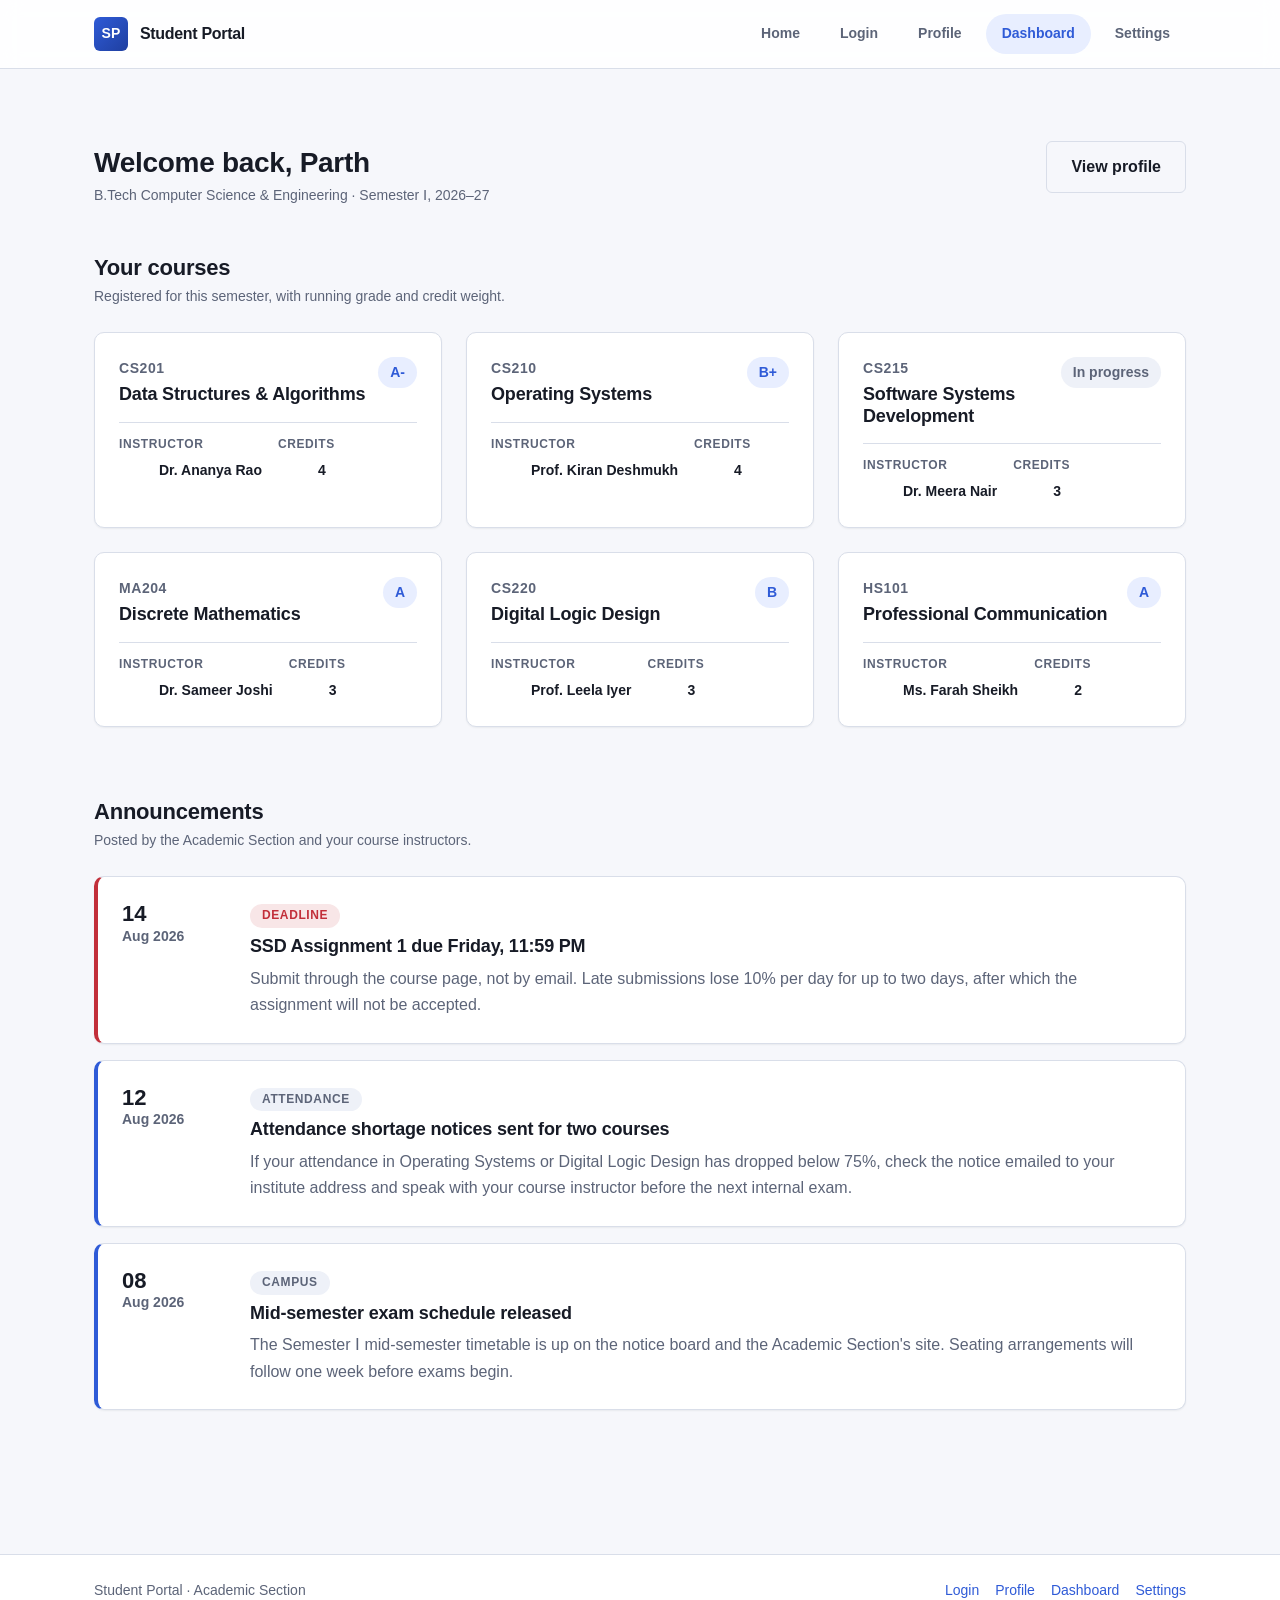
==== dashboard.html @ 591d9737 "Add dashboard page with course grid and announcements section" ====
<!DOCTYPE html>
<html lang="en">
<head>
  <meta charset="UTF-8" />
  <meta name="viewport" content="width=device-width, initial-scale=1.0" />
  <meta name="description" content="Your Student Portal dashboard — courses, running grades and campus announcements." />
  <title>Dashboard · Student Portal</title>
  <link rel="stylesheet" href="styles/main.css" />
  <style>
    /* Dashboard styling lives here for now: styles/main.css has no dashboard section yet. */
    .dashboard {
      padding-block: var(--space-8);
    }

    .dashboard-welcome {
      display: flex;
      flex-wrap: wrap;
      align-items: baseline;
      justify-content: space-between;
      gap: var(--space-4);
      margin-bottom: var(--space-7);
    }

    .dashboard-welcome-title {
      margin-bottom: var(--space-1);
      font-size: var(--fs-2xl);
    }

    .dashboard-welcome-meta {
      margin: 0;
      color: var(--color-text-muted);
      font-size: var(--fs-sm);
    }

    .dashboard-section {
      margin-bottom: var(--space-8);
    }

    .dashboard-section-head {
      display: flex;
      flex-wrap: wrap;
      align-items: baseline;
      justify-content: space-between;
      gap: var(--space-3);
      margin-bottom: var(--space-5);
    }

    .dashboard-section-title {
      font-size: var(--fs-xl);
      margin-bottom: var(--space-1);
    }

    .dashboard-section-lede {
      margin: 0;
      color: var(--color-text-muted);
      font-size: var(--fs-sm);
    }

    /* --- Courses --- */

    .course-grid {
      display: grid;
      grid-template-columns: repeat(auto-fit, minmax(260px, 1fr));
      gap: var(--space-5);
    }

    .course-card {
      display: flex;
      flex-direction: column;
      gap: var(--space-4);
      padding: var(--space-5);
      background: var(--color-surface);
      border: 1px solid var(--color-border);
      border-radius: var(--radius-md);
      box-shadow: var(--shadow-sm);
      transition: transform var(--transition), box-shadow var(--transition),
                  border-color var(--transition);
    }

    .course-card:hover {
      transform: translateY(-3px);
      border-color: color-mix(in srgb, var(--color-primary) 45%, var(--color-border));
      box-shadow: var(--shadow-md);
    }

    .course-card-head {
      display: flex;
      align-items: flex-start;
      justify-content: space-between;
      gap: var(--space-3);
    }

    .course-code {
      display: block;
      margin-bottom: var(--space-1);
      color: var(--color-text-muted);
      font-size: var(--fs-sm);
      font-weight: 700;
      letter-spacing: 0.04em;
      text-transform: uppercase;
    }

    .course-title {
      margin: 0;
      font-size: var(--fs-lg);
    }

    .course-grade {
      flex-shrink: 0;
      display: inline-block;
      padding: var(--space-1) var(--space-3);
      border-radius: 999px;
      background: var(--color-primary-light);
      color: var(--color-primary);
      font-size: var(--fs-sm);
      font-weight: 700;
      white-space: nowrap;
    }

    .course-grade.is-pending {
      background: var(--color-surface-alt);
      color: var(--color-text-muted);
    }

    .course-meta {
      display: flex;
      flex-wrap: wrap;
      gap: var(--space-4);
      margin: 0;
      padding-top: var(--space-3);
      border-top: 1px solid var(--color-border);
      font-size: var(--fs-sm);
      color: var(--color-text-muted);
    }

    .course-meta-item {
      display: flex;
      flex-direction: column;
      gap: var(--space-1);
    }

    .course-meta-label {
      font-size: 0.75rem;
      font-weight: 700;
      text-transform: uppercase;
      letter-spacing: 0.05em;
    }

    .course-meta-value {
      color: var(--color-text);
      font-weight: 600;
    }

    /* --- Announcements --- */

    .announcement-list {
      display: flex;
      flex-direction: column;
      gap: var(--space-4);
    }

    .announcement-item {
      display: grid;
      grid-template-columns: 6.5rem 1fr;
      gap: var(--space-5);
      padding: var(--space-5);
      background: var(--color-surface);
      border: 1px solid var(--color-border);
      border-left: 4px solid var(--color-primary);
      border-radius: var(--radius-md);
      box-shadow: var(--shadow-sm);
    }

    .announcement-item.is-urgent {
      border-left-color: var(--color-danger);
    }

    .announcement-date {
      display: flex;
      flex-direction: column;
      color: var(--color-text-muted);
      font-size: var(--fs-sm);
      font-weight: 600;
      line-height: var(--lh-tight);
    }

    .announcement-date-day {
      font-size: var(--fs-xl);
      font-weight: 700;
      color: var(--color-text);
    }

    .announcement-title {
      margin: 0 0 var(--space-2);
      font-size: var(--fs-lg);
    }

    .announcement-tag {
      display: inline-block;
      margin-bottom: var(--space-2);
      padding: 2px var(--space-3);
      border-radius: 999px;
      background: var(--color-surface-alt);
      color: var(--color-text-muted);
      font-size: 0.75rem;
      font-weight: 700;
      text-transform: uppercase;
      letter-spacing: 0.05em;
    }

    .announcement-item.is-urgent .announcement-tag {
      background: color-mix(in srgb, var(--color-danger) 12%, var(--color-surface));
      color: var(--color-danger);
    }

    .announcement-text {
      margin: 0;
      color: var(--color-text-muted);
    }

    @media (max-width: 560px) {
      .announcement-item {
        grid-template-columns: 1fr;
        gap: var(--space-2);
      }

      .announcement-date {
        flex-direction: row;
        align-items: baseline;
        gap: var(--space-2);
      }
    }
  </style>
</head>
<body data-page="dashboard">
  <a class="skip-link" href="#main">Skip to content</a>

  <header class="site-header">
    <div class="container header-inner">
      <a class="brand" href="index.html">
        <span class="brand-mark" aria-hidden="true">SP</span>
        <span class="brand-text">Student Portal</span>
      </a>

      <!-- Shared navigation is rendered here by scripts/nav.js -->
      <div id="app-nav"></div>
    </div>
  </header>

  <main id="main">
    <section class="dashboard container">
      <header class="dashboard-welcome">
        <div>
          <h1 class="dashboard-welcome-title">Welcome back, Parth</h1>
          <p class="dashboard-welcome-meta">B.Tech Computer Science &amp; Engineering · Semester Ⅰ, 2026–27</p>
        </div>
        <a class="btn btn-ghost" href="profile.html">View profile</a>
      </header>

      <section class="dashboard-section" aria-labelledby="courses-title">
        <div class="dashboard-section-head">
          <div>
            <h2 class="dashboard-section-title" id="courses-title">Your courses</h2>
            <p class="dashboard-section-lede">Registered for this semester, with running grade and credit weight.</p>
          </div>
        </div>

        <div class="course-grid">
          <article class="course-card">
            <div class="course-card-head">
              <div>
                <span class="course-code">CS201</span>
                <h3 class="course-title">Data Structures &amp; Algorithms</h3>
              </div>
              <span class="course-grade">A-</span>
            </div>
            <dl class="course-meta">
              <div class="course-meta-item">
                <dt class="course-meta-label">Instructor</dt>
                <dd class="course-meta-value">Dr. Ananya Rao</dd>
              </div>
              <div class="course-meta-item">
                <dt class="course-meta-label">Credits</dt>
                <dd class="course-meta-value">4</dd>
              </div>
            </dl>
          </article>

          <article class="course-card">
            <div class="course-card-head">
              <div>
                <span class="course-code">CS210</span>
                <h3 class="course-title">Operating Systems</h3>
              </div>
              <span class="course-grade">B+</span>
            </div>
            <dl class="course-meta">
              <div class="course-meta-item">
                <dt class="course-meta-label">Instructor</dt>
                <dd class="course-meta-value">Prof. Kiran Deshmukh</dd>
              </div>
              <div class="course-meta-item">
                <dt class="course-meta-label">Credits</dt>
                <dd class="course-meta-value">4</dd>
              </div>
            </dl>
          </article>

          <article class="course-card">
            <div class="course-card-head">
              <div>
                <span class="course-code">CS215</span>
                <h3 class="course-title">Software Systems Development</h3>
              </div>
              <span class="course-grade is-pending">In progress</span>
            </div>
            <dl class="course-meta">
              <div class="course-meta-item">
                <dt class="course-meta-label">Instructor</dt>
                <dd class="course-meta-value">Dr. Meera Nair</dd>
              </div>
              <div class="course-meta-item">
                <dt class="course-meta-label">Credits</dt>
                <dd class="course-meta-value">3</dd>
              </div>
            </dl>
          </article>

          <article class="course-card">
            <div class="course-card-head">
              <div>
                <span class="course-code">MA204</span>
                <h3 class="course-title">Discrete Mathematics</h3>
              </div>
              <span class="course-grade">A</span>
            </div>
            <dl class="course-meta">
              <div class="course-meta-item">
                <dt class="course-meta-label">Instructor</dt>
                <dd class="course-meta-value">Dr. Sameer Joshi</dd>
              </div>
              <div class="course-meta-item">
                <dt class="course-meta-label">Credits</dt>
                <dd class="course-meta-value">3</dd>
              </div>
            </dl>
          </article>

          <article class="course-card">
            <div class="course-card-head">
              <div>
                <span class="course-code">CS220</span>
                <h3 class="course-title">Digital Logic Design</h3>
              </div>
              <span class="course-grade">B</span>
            </div>
            <dl class="course-meta">
              <div class="course-meta-item">
                <dt class="course-meta-label">Instructor</dt>
                <dd class="course-meta-value">Prof. Leela Iyer</dd>
              </div>
              <div class="course-meta-item">
                <dt class="course-meta-label">Credits</dt>
                <dd class="course-meta-value">3</dd>
              </div>
            </dl>
          </article>

          <article class="course-card">
            <div class="course-card-head">
              <div>
                <span class="course-code">HS101</span>
                <h3 class="course-title">Professional Communication</h3>
              </div>
              <span class="course-grade">A</span>
            </div>
            <dl class="course-meta">
              <div class="course-meta-item">
                <dt class="course-meta-label">Instructor</dt>
                <dd class="course-meta-value">Ms. Farah Sheikh</dd>
              </div>
              <div class="course-meta-item">
                <dt class="course-meta-label">Credits</dt>
                <dd class="course-meta-value">2</dd>
              </div>
            </dl>
          </article>
        </div>
      </section>

      <section class="dashboard-section" aria-labelledby="announcements-title">
        <div class="dashboard-section-head">
          <div>
            <h2 class="dashboard-section-title" id="announcements-title">Announcements</h2>
            <p class="dashboard-section-lede">Posted by the Academic Section and your course instructors.</p>
          </div>
        </div>

        <ul class="announcement-list">
          <li>
            <article class="announcement-item is-urgent">
              <div class="announcement-date">
                <span class="announcement-date-day">14</span>
                <span>Aug 2026</span>
              </div>
              <div>
                <span class="announcement-tag">Deadline</span>
                <h3 class="announcement-title">SSD Assignment 1 due Friday, 11:59 PM</h3>
                <p class="announcement-text">
                  Submit through the course page, not by email. Late submissions lose 10% per
                  day for up to two days, after which the assignment will not be accepted.
                </p>
              </div>
            </article>
          </li>

          <li>
            <article class="announcement-item">
              <div class="announcement-date">
                <span class="announcement-date-day">12</span>
                <span>Aug 2026</span>
              </div>
              <div>
                <span class="announcement-tag">Attendance</span>
                <h3 class="announcement-title">Attendance shortage notices sent for two courses</h3>
                <p class="announcement-text">
                  If your attendance in Operating Systems or Digital Logic Design has dropped
                  below 75%, check the notice emailed to your institute address and speak with
                  your course instructor before the next internal exam.
                </p>
              </div>
            </article>
          </li>

          <li>
            <article class="announcement-item">
              <div class="announcement-date">
                <span class="announcement-date-day">08</span>
                <span>Aug 2026</span>
              </div>
              <div>
                <span class="announcement-tag">Campus</span>
                <h3 class="announcement-title">Mid-semester exam schedule released</h3>
                <p class="announcement-text">
                  The Semester Ⅰ mid-semester timetable is up on the notice board and the
                  Academic Section's site. Seating arrangements will follow one week before
                  exams begin.
                </p>
              </div>
            </article>
          </li>
        </ul>
      </section>
    </section>
  </main>

  <footer class="site-footer">
    <div class="container footer-inner">
      <p class="footer-note">Student Portal · Academic Section</p>
      <nav aria-label="Footer">
        <ul class="footer-list">
          <li><a href="login.html">Login</a></li>
          <li><a href="profile.html">Profile</a></li>
          <li><a href="dashboard.html">Dashboard</a></li>
          <li><a href="settings.html">Settings</a></li>
        </ul>
      </nav>
    </div>
  </footer>

  <script src="scripts/utils.js"></script>
  <script src="scripts/nav.js"></script>
  <script src="scripts/app.js"></script>
</body>
</html>
---- styles/main.css ----
/* ==========================================================================
   Student Portal — base stylesheet
   1. Design tokens
   2. Reset & base elements
   3. Layout helpers
   4. Header / navigation
   5. Buttons
   6. Hero
   7. Sections, cards, callout
   8. Footer
   9. Forms & auth
  10. Responsive
   ========================================================================== */

/* 1. Design tokens ------------------------------------------------------- */

:root {
  /* Brand */
  --color-primary: #2f5bd7;
  --color-primary-dark: #1f3fa0;
  --color-primary-light: #e8eeff;
  --color-accent: #f0a500;

  /* Neutrals */
  --color-bg: #f6f7fb;
  --color-surface: #ffffff;
  --color-surface-alt: #eef1f8;
  --color-border: #d9dee9;
  --color-text: #171b26;
  --color-text-muted: #5c6478;
  --color-text-inverse: #ffffff;

  /* Status */
  --color-success: #1f8a4c;
  --color-warning: #b26a00;
  --color-danger: #c22f3a;

  /* Typography */
  --font-sans: "Segoe UI", Roboto, "Helvetica Neue", Arial, sans-serif;
  --font-mono: "SFMono-Regular", Consolas, "Liberation Mono", monospace;
  --fs-sm: 0.875rem;
  --fs-base: 1rem;
  --fs-lg: 1.125rem;
  --fs-xl: 1.375rem;
  --fs-2xl: 1.75rem;
  --fs-3xl: clamp(2rem, 1.4rem + 2.6vw, 3.1rem);
  --lh-tight: 1.2;
  --lh-base: 1.65;

  /* Spacing scale */
  --space-1: 0.25rem;
  --space-2: 0.5rem;
  --space-3: 0.75rem;
  --space-4: 1rem;
  --space-5: 1.5rem;
  --space-6: 2rem;
  --space-7: 3rem;
  --space-8: 4.5rem;

  /* Shape & depth */
  --radius-sm: 6px;
  --radius-md: 10px;
  --radius-lg: 16px;
  --shadow-sm: 0 1px 2px rgba(23, 27, 38, 0.06);
  --shadow-md: 0 6px 18px rgba(23, 27, 38, 0.08);
  --shadow-lg: 0 18px 40px rgba(23, 27, 38, 0.12);

  /* Layout */
  --container-max: 1140px;
  --header-height: 68px;

  /* Motion */
  --transition: 180ms ease;
}

@media (prefers-color-scheme: dark) {
  :root {
    --color-primary: #7d9dff;
    --color-primary-dark: #a9beff;
    --color-primary-light: #1c2440;
    --color-bg: #0f121b;
    --color-surface: #161a26;
    --color-surface-alt: #1d2231;
    --color-border: #2a3145;
    --color-text: #edf0f7;
    --color-text-muted: #a3abc0;
    --color-text-inverse: #0f121b;
    --shadow-sm: 0 1px 2px rgba(0, 0, 0, 0.4);
    --shadow-md: 0 6px 18px rgba(0, 0, 0, 0.45);
    --shadow-lg: 0 18px 40px rgba(0, 0, 0, 0.55);
  }
}

/* 2. Reset & base elements ----------------------------------------------- */

*,
*::before,
*::after {
  box-sizing: border-box;
}

html {
  -webkit-text-size-adjust: 100%;
  scroll-behavior: smooth;
}

body {
  margin: 0;
  font-family: var(--font-sans);
  font-size: var(--fs-base);
  line-height: var(--lh-base);
  color: var(--color-text);
  background-color: var(--color-bg);
  -webkit-font-smoothing: antialiased;
}

h1, h2, h3, h4 {
  margin: 0 0 var(--space-3);
  line-height: var(--lh-tight);
  font-weight: 650;
  letter-spacing: -0.01em;
}

p {
  margin: 0 0 var(--space-4);
}

a {
  color: var(--color-primary);
  text-decoration: none;
}

a:hover {
  text-decoration: underline;
}

ul {
  margin: 0;
  padding: 0;
  list-style: none;
}

img {
  max-width: 100%;
  display: block;
}

:focus-visible {
  outline: 3px solid var(--color-accent);
  outline-offset: 2px;
  border-radius: var(--radius-sm);
}

.skip-link {
  position: absolute;
  left: -9999px;
  top: 0;
  z-index: 100;
  padding: var(--space-3) var(--space-4);
  background: var(--color-surface);
  border-radius: 0 0 var(--radius-sm) 0;
  box-shadow: var(--shadow-md);
}

.skip-link:focus {
  left: 0;
}

@media (prefers-reduced-motion: reduce) {
  html { scroll-behavior: auto; }
  *, *::before, *::after {
    animation-duration: 0.01ms !important;
    transition-duration: 0.01ms !important;
  }
}

/* 3. Layout helpers ------------------------------------------------------- */

.container {
  width: 100%;
  max-width: var(--container-max);
  margin-inline: auto;
  padding-inline: var(--space-5);
}

.section {
  padding-block: var(--space-8);
}

.section-title {
  font-size: var(--fs-2xl);
}

.section-lede {
  max-width: 62ch;
  color: var(--color-text-muted);
  font-size: var(--fs-lg);
  margin-bottom: var(--space-6);
}

/* 4. Header / navigation -------------------------------------------------- */

.site-header {
  position: sticky;
  top: 0;
  z-index: 50;
  background: color-mix(in srgb, var(--color-surface) 88%, transparent);
  backdrop-filter: saturate(160%) blur(10px);
  border-bottom: 1px solid var(--color-border);
}

.header-inner {
  min-height: var(--header-height);
  display: flex;
  align-items: center;
  justify-content: space-between;
  gap: var(--space-4);
}

.brand {
  display: inline-flex;
  align-items: center;
  gap: var(--space-3);
  color: var(--color-text);
  font-weight: 700;
  letter-spacing: -0.02em;
}

.brand:hover {
  text-decoration: none;
}

.brand-mark {
  display: grid;
  place-items: center;
  width: 34px;
  height: 34px;
  border-radius: var(--radius-sm);
  background: linear-gradient(135deg, var(--color-primary), var(--color-primary-dark));
  color: #fff;
  font-size: var(--fs-sm);
  font-weight: 700;
  letter-spacing: 0.02em;
}

.nav-list {
  display: flex;
  align-items: center;
  gap: var(--space-2);
}

.nav-link {
  display: block;
  padding: var(--space-2) var(--space-4);
  border-radius: 999px;
  color: var(--color-text-muted);
  font-size: var(--fs-sm);
  font-weight: 600;
  transition: color var(--transition), background-color var(--transition);
}

.nav-link:hover {
  color: var(--color-text);
  background: var(--color-surface-alt);
  text-decoration: none;
}

.nav-link.is-active {
  color: var(--color-primary);
  background: var(--color-primary-light);
}

.nav-toggle {
  display: none;
  flex-direction: column;
  justify-content: center;
  gap: 5px;
  width: 42px;
  height: 42px;
  padding: 0 10px;
  border: 1px solid var(--color-border);
  border-radius: var(--radius-sm);
  background: var(--color-surface);
  cursor: pointer;
}

.nav-toggle-bar {
  height: 2px;
  border-radius: 2px;
  background: var(--color-text);
}

/* 5. Buttons -------------------------------------------------------------- */

.btn {
  display: inline-flex;
  align-items: center;
  justify-content: center;
  padding: var(--space-3) var(--space-5);
  border: 1px solid transparent;
  border-radius: var(--radius-sm);
  font: inherit;
  font-weight: 600;
  cursor: pointer;
  transition: transform var(--transition), background-color var(--transition),
              border-color var(--transition), box-shadow var(--transition);
}

.btn:hover {
  text-decoration: none;
  transform: translateY(-1px);
}

.btn:active {
  transform: translateY(0);
}

.btn-primary {
  background: var(--color-primary);
  color: #fff;
  box-shadow: var(--shadow-sm);
}

.btn-primary:hover {
  background: var(--color-primary-dark);
  box-shadow: var(--shadow-md);
}

.btn-ghost {
  background: transparent;
  border-color: var(--color-border);
  color: var(--color-text);
}

.btn-ghost:hover {
  border-color: var(--color-primary);
  color: var(--color-primary);
}

/* Form submit buttons spend time disabled while a request is in flight. */
.btn:disabled,
.btn[aria-disabled="true"] {
  opacity: 0.6;
  cursor: not-allowed;
}

.btn:disabled:hover,
.btn[aria-disabled="true"]:hover {
  transform: none;
  box-shadow: var(--shadow-sm);
}

@media (prefers-reduced-motion: reduce) {
  .btn,
  .btn:hover {
    transform: none;
    transition: background-color var(--transition), border-color var(--transition);
  }
}

/* 6. Hero ----------------------------------------------------------------- */

.hero {
  padding-block: var(--space-8);
  background:
    radial-gradient(900px 420px at 8% -10%,
      color-mix(in srgb, var(--color-primary) 16%, transparent), transparent 65%),
    radial-gradient(700px 380px at 95% 0%,
      color-mix(in srgb, var(--color-accent) 14%, transparent), transparent 60%);
  border-bottom: 1px solid var(--color-border);
}

.hero-inner {
  display: grid;
  grid-template-columns: minmax(0, 1.35fr) minmax(0, 1fr);
  gap: var(--space-7);
  align-items: center;
}

.eyebrow {
  margin-bottom: var(--space-3);
  color: var(--color-primary);
  font-size: var(--fs-sm);
  font-weight: 700;
  letter-spacing: 0.08em;
  text-transform: uppercase;
}

.hero-title {
  font-size: var(--fs-3xl);
  margin-bottom: var(--space-4);
}

.hero-lede {
  max-width: 56ch;
  font-size: var(--fs-lg);
  color: var(--color-text-muted);
}

.hero-actions {
  display: flex;
  flex-wrap: wrap;
  gap: var(--space-3);
  margin-block: var(--space-5) var(--space-4);
}

.hero-note {
  margin: 0;
  font-size: var(--fs-sm);
  color: var(--color-text-muted);
}

.hero-card {
  padding: var(--space-5);
  background: var(--color-surface);
  border: 1px solid var(--color-border);
  border-radius: var(--radius-lg);
  box-shadow: var(--shadow-lg);
}

.hero-card-title {
  font-size: var(--fs-xl);
  margin-bottom: var(--space-4);
}

.glance-item {
  display: flex;
  flex-direction: column;
  gap: var(--space-1);
  padding-block: var(--space-3);
  border-top: 1px solid var(--color-border);
}

.glance-item:first-child {
  border-top: 0;
  padding-top: 0;
}

.glance-label {
  font-size: var(--fs-sm);
  font-weight: 700;
  color: var(--color-text-muted);
  text-transform: uppercase;
  letter-spacing: 0.05em;
}

.glance-value {
  font-weight: 600;
}

.glance-foot {
  margin: var(--space-4) 0 0;
  font-size: var(--fs-sm);
  color: var(--color-text-muted);
}

/* 7. Sections, cards, callout --------------------------------------------- */

.feature-grid {
  display: grid;
  grid-template-columns: repeat(auto-fit, minmax(240px, 1fr));
  gap: var(--space-5);
}

.feature-card {
  padding: var(--space-5);
  background: var(--color-surface);
  border: 1px solid var(--color-border);
  border-radius: var(--radius-md);
  box-shadow: var(--shadow-sm);
  transition: transform var(--transition), box-shadow var(--transition),
              border-color var(--transition);
}

.feature-card:hover {
  transform: translateY(-3px);
  border-color: color-mix(in srgb, var(--color-primary) 45%, var(--color-border));
  box-shadow: var(--shadow-md);
}

.feature-title {
  font-size: var(--fs-lg);
}

.feature-text {
  margin: 0;
  color: var(--color-text-muted);
}

.callout {
  margin-top: var(--space-6);
  padding: var(--space-5);
  background: var(--color-primary-light);
  border-left: 4px solid var(--color-primary);
  border-radius: var(--radius-md);
}

.callout-title {
  font-size: var(--fs-lg);
}

.callout-text {
  margin: 0;
  max-width: 72ch;
}

/* 8. Footer --------------------------------------------------------------- */

.site-footer {
  border-top: 1px solid var(--color-border);
  background: var(--color-surface);
  padding-block: var(--space-5);
}

.footer-inner {
  display: flex;
  flex-wrap: wrap;
  align-items: center;
  justify-content: space-between;
  gap: var(--space-4);
}

.footer-note {
  margin: 0;
  color: var(--color-text-muted);
  font-size: var(--fs-sm);
}

.footer-list {
  display: flex;
  flex-wrap: wrap;
  gap: var(--space-4);
  font-size: var(--fs-sm);
}

/* 9. Forms & auth ---------------------------------------------------------- */

/* Centring wrapper for single-card pages (login, password reset).
   The header and footer are subtracted so the card sits optically centred
   in what is left of the viewport rather than in the whole page. */
.auth {
  display: grid;
  place-items: center;
  min-height: calc(100vh - var(--header-height) - 90px);
  padding: var(--space-7) var(--space-5);
}

.auth-card {
  width: 100%;
  max-width: 26rem;
  padding: var(--space-6);
  background: var(--color-surface);
  border: 1px solid var(--color-border);
  border-radius: var(--radius-lg);
  box-shadow: var(--shadow-md);
}

.auth-title {
  margin-bottom: var(--space-2);
  font-size: var(--fs-2xl);
}

.auth-lede {
  margin-bottom: var(--space-6);
  color: var(--color-text-muted);
  font-size: var(--fs-sm);
}

.auth-submit {
  width: 100%;
}

.auth-foot {
  margin: var(--space-5) 0 0;
  padding-top: var(--space-5);
  border-top: 1px solid var(--color-border);
  color: var(--color-text-muted);
  font-size: var(--fs-sm);
  text-align: center;
}

/* --- Fields --- */

.field {
  margin-bottom: var(--space-5);
}

.field-label {
  display: block;
  margin-bottom: var(--space-2);
  font-size: var(--fs-sm);
  font-weight: 600;
}

.field-input,
.field-select,
.field-textarea {
  width: 100%;
  padding: var(--space-3) var(--space-4);
  font: inherit;
  color: var(--color-text);
  background: var(--color-bg);
  border: 1px solid var(--color-border);
  border-radius: var(--radius-sm);
  transition: border-color var(--transition), box-shadow var(--transition);
}

.field-textarea {
  min-height: 7rem;
  resize: vertical;
}

.field-input::placeholder,
.field-textarea::placeholder {
  color: var(--color-text-muted);
  opacity: 0.75;
}

/* The ring replaces the global :focus-visible outline on inputs, which would
   otherwise sit outside the rounded border and look detached. */
.field-input:focus,
.field-select:focus,
.field-textarea:focus {
  outline: none;
  border-color: var(--color-primary);
  box-shadow: 0 0 0 3px var(--color-primary-light);
}

.field-input:disabled,
.field-select:disabled,
.field-textarea:disabled {
  background: var(--color-surface-alt);
  color: var(--color-text-muted);
  cursor: not-allowed;
}

/* Set by scripts/auth.js when a check fails. */
.field-input.is-invalid,
.field-select.is-invalid,
.field-textarea.is-invalid {
  border-color: var(--color-danger);
}

.field-input.is-invalid:focus,
.field-select.is-invalid:focus,
.field-textarea.is-invalid:focus {
  box-shadow: 0 0 0 3px color-mix(in srgb, var(--color-danger) 22%, transparent);
}

/* --- Messages --- */

/* Rendered into [data-error-for="<field>"]; scripts toggle `hidden`, so the
   display value here only applies while a message is present. */
.field-error {
  display: block;
  margin-top: var(--space-2);
  color: var(--color-danger);
  font-size: var(--fs-sm);
  font-weight: 500;
}

.field-error[hidden] {
  display: none;
}

.field-hint {
  display: block;
  margin-top: var(--space-2);
  color: var(--color-text-muted);
  font-size: var(--fs-sm);
}

.form-message {
  margin-bottom: var(--space-5);
  padding: var(--space-3) var(--space-4);
  border: 1px solid var(--color-border);
  border-left-width: 3px;
  border-radius: var(--radius-sm);
  font-size: var(--fs-sm);
}

.form-message-error {
  border-left-color: var(--color-danger);
  background: color-mix(in srgb, var(--color-danger) 8%, var(--color-surface));
  color: var(--color-danger);
}

.form-message-success {
  border-left-color: var(--color-success);
  background: color-mix(in srgb, var(--color-success) 8%, var(--color-surface));
  color: var(--color-success);
}

/* --- Inline row (remember me / forgot password) --- */

.field-row {
  display: flex;
  align-items: center;
  justify-content: space-between;
  gap: var(--space-4);
  margin-bottom: var(--space-5);
  font-size: var(--fs-sm);
}

.field-check {
  display: inline-flex;
  align-items: center;
  gap: var(--space-2);
  color: var(--color-text-muted);
  cursor: pointer;
}

.field-check input {
  width: 1rem;
  height: 1rem;
  margin: 0;
  accent-color: var(--color-primary);
  cursor: pointer;
}

/* 10. Responsive ---------------------------------------------------------- */

@media (max-width: 900px) {
  .hero-inner {
    grid-template-columns: 1fr;
  }
}

@media (max-width: 720px) {
  .nav-toggle {
    display: flex;
  }

  .nav {
    position: absolute;
    left: 0;
    right: 0;
    top: 100%;
    display: none;
    padding: var(--space-3) var(--space-5) var(--space-5);
    background: var(--color-surface);
    border-bottom: 1px solid var(--color-border);
    box-shadow: var(--shadow-md);
  }

  .nav.is-open {
    display: block;
  }

  .nav-list {
    flex-direction: column;
    align-items: stretch;
    gap: var(--space-1);
  }

  .nav-link {
    border-radius: var(--radius-sm);
    padding: var(--space-3) var(--space-4);
    font-size: var(--fs-base);
  }

  .header-inner {
    position: relative;
  }

  .section,
  .hero {
    padding-block: var(--space-7);
  }

  .hero-actions .btn {
    flex: 1 1 100%;
  }

  .auth {
    padding: var(--space-6) var(--space-4);
  }

  .auth-card {
    padding: var(--space-5);
  }

  /* Stack "keep me signed in" above the reset link on narrow screens. */
  .field-row {
    flex-direction: column;
    align-items: flex-start;
    gap: var(--space-3);
  }
}
/* 11. Profile page --------------------------------------------------------
   Complements the inline <style> block on profile.html: general polish for
   the avatar, the view/edit field states profile.js switches between, and
   the Edit/Save/Cancel toolbar it injects. */

/* --- Centered card variant ---
   Apply `profile-card--center` alongside `profile-card` for a classic
   centered layout (avatar stacked above the name) instead of the default
   side-by-side header. */
.profile-card--center {
  max-width: 30rem;
  margin-inline: auto;
  text-align: center;
}

.profile-card--center .profile-header,
.profile-card--center .profile-avatar {
  margin-inline: auto;
}

.profile-card--center .profile-header {
  flex-direction: column;
  align-items: center;
}

.profile-card--center .profile-fields {
  text-align: left;
}

/* --- Avatar --- */

.profile-avatar {
  position: relative;
  transition: transform var(--transition), box-shadow var(--transition);
}

.profile-avatar:hover {
  transform: scale(1.05);
  box-shadow: var(--shadow-md);
}

/* Fallback silhouette for an avatar with no initials set — a simple
   head-and-shoulders shape built from two circles, no image required. */
.profile-avatar.is-placeholder {
  background: var(--color-surface-alt);
  color: transparent;
}

.profile-avatar.is-placeholder::before,
.profile-avatar.is-placeholder::after {
  content: '';
  position: absolute;
  background: var(--color-border);
}

.profile-avatar.is-placeholder::before {
  top: 22%;
  width: 34%;
  height: 34%;
  border-radius: 50%;
}

.profile-avatar.is-placeholder::after {
  bottom: -18%;
  width: 68%;
  height: 46%;
  border-radius: 50% 50% 0 0;
}

/* --- View-mode field values --- */

.profile-field-value {
  position: relative;
  transition: color var(--transition);
}

/* --- Edit-mode inputs ---
   profile.js gives each editing <input> the shared .field-input class and
   inserts it right after the (now-hidden) display element, so this is
   what "edit mode" actually looks like on screen. */
.profile-field .field-input {
  animation: profile-field-in 220ms ease;
}

@keyframes profile-field-in {
  from {
    opacity: 0;
    transform: translateY(-4px);
  }
  to {
    opacity: 1;
    transform: translateY(0);
  }
}

/* --- Edit toolbar --- */

#profile-edit-toolbar {
  transition: opacity var(--transition);
}

#profile-edit-toggle,
#profile-cancel-btn,
#profile-save-btn {
  transition: transform var(--transition), background-color var(--transition),
              border-color var(--transition), box-shadow var(--transition),
              opacity var(--transition);
}

/* Save gets its own accent so it reads as the primary action even though
   it reuses .btn-primary as a base. */
#profile-save-btn {
  background: var(--color-success);
  border-color: var(--color-success);
}

#profile-save-btn:hover {
  background: color-mix(in srgb, var(--color-success) 85%, black);
  border-color: color-mix(in srgb, var(--color-success) 85%, black);
  box-shadow: var(--shadow-md);
  transform: translateY(-1px);
}

#profile-save-btn:active {
  transform: translateY(0);
}

#profile-cancel-btn:hover {
  border-color: var(--color-danger);
  color: var(--color-danger);
}
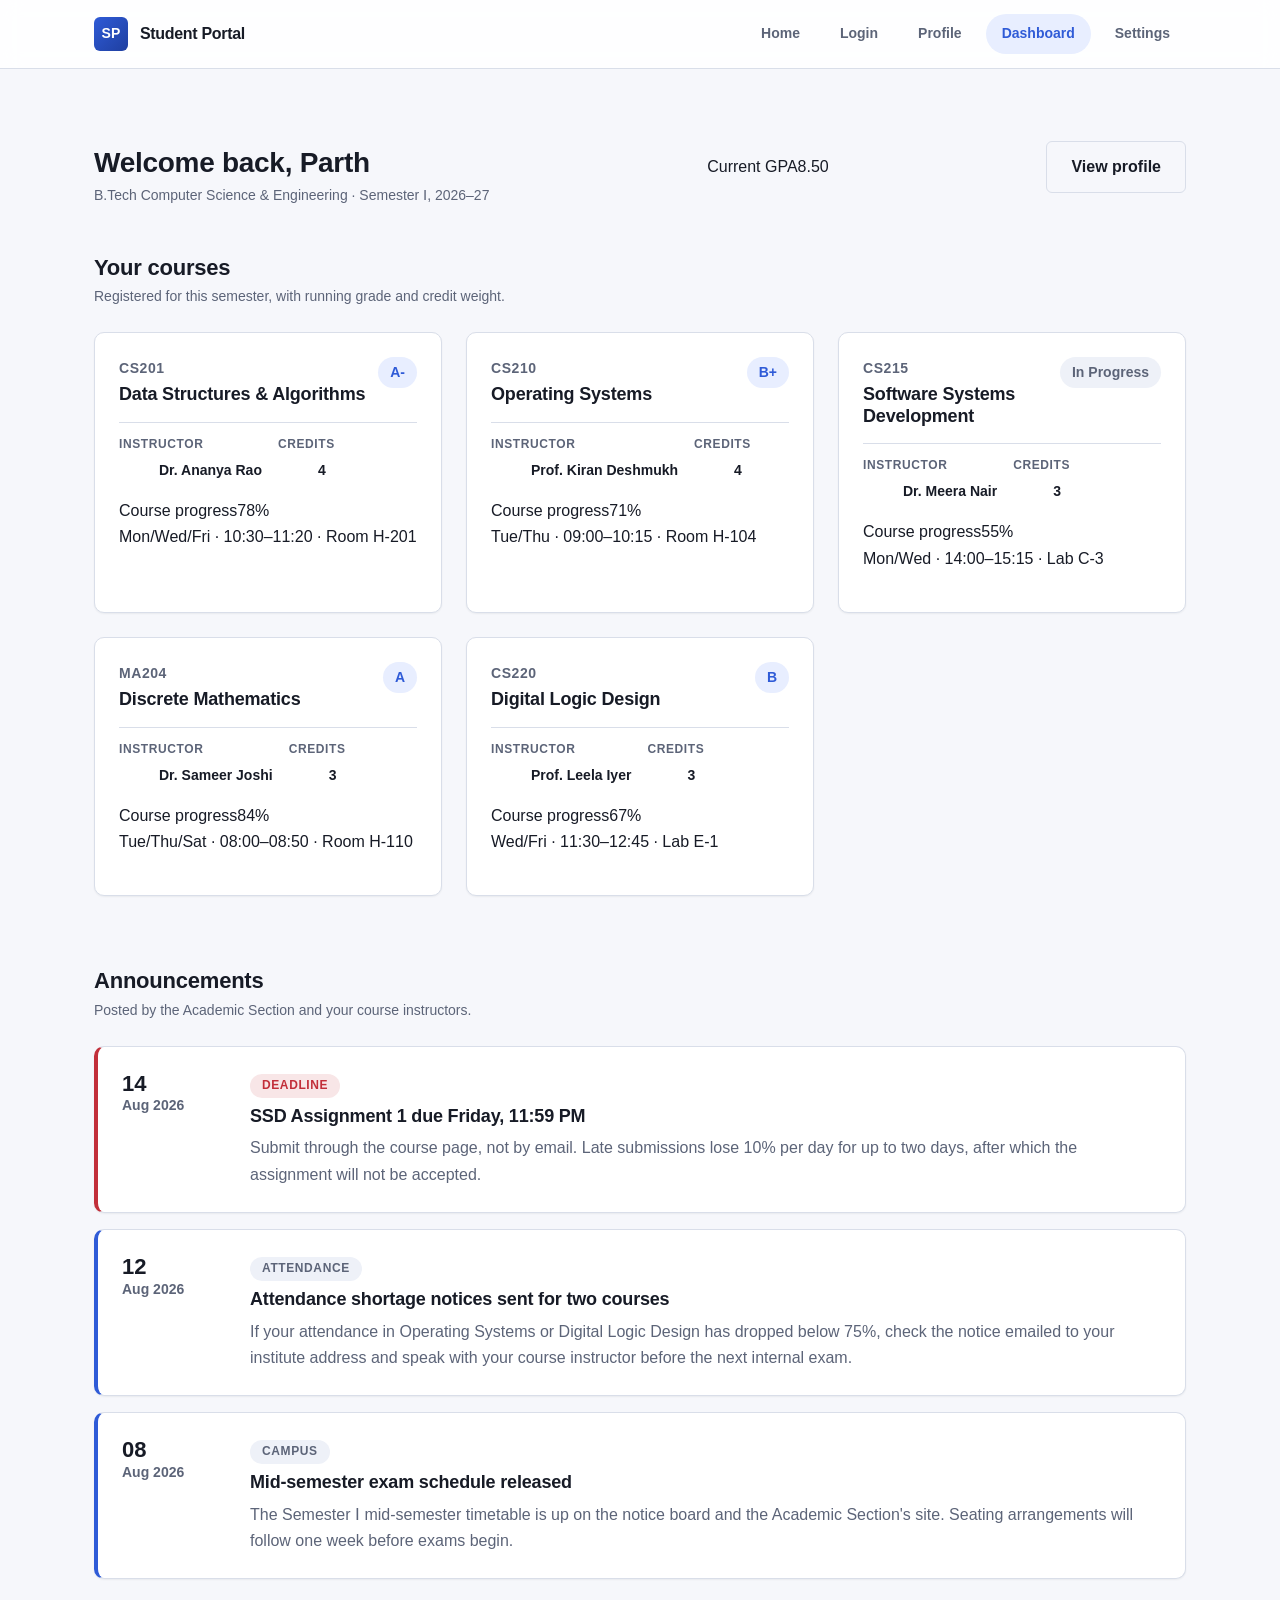
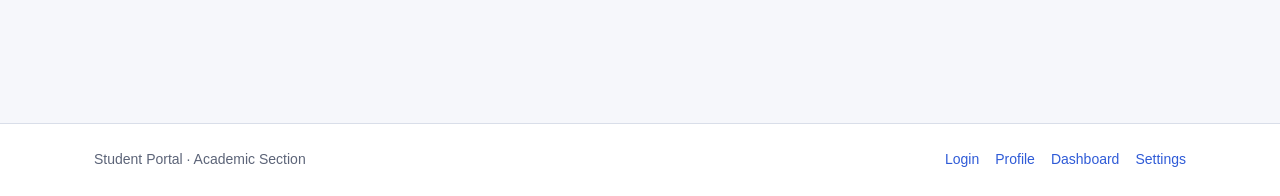
==== commit ce61e15d: "Wire dashboard script and add container IDs for data rendering" ====
--- a/dashboard.html
+++ b/dashboard.html
@@ -254,6 +254,7 @@
           <h1 class="dashboard-welcome-title">Welcome back, Parth</h1>
           <p class="dashboard-welcome-meta">B.Tech Computer Science &amp; Engineering · Semester Ⅰ, 2026–27</p>
         </div>
+        <div class="dashboard-gpa" id="dashboard-gpa"></div>
         <a class="btn btn-ghost" href="profile.html">View profile</a>
       </header>
 
@@ -265,7 +266,7 @@
           </div>
         </div>
 
-        <div class="course-grid">
+        <div class="course-grid" id="course-grid">
           <article class="course-card">
             <div class="course-card-head">
               <div>
@@ -471,5 +472,6 @@
   <script src="scripts/utils.js"></script>
   <script src="scripts/nav.js"></script>
   <script src="scripts/app.js"></script>
+  <script src="scripts/dashboard.js"></script>
 </body>
 </html>
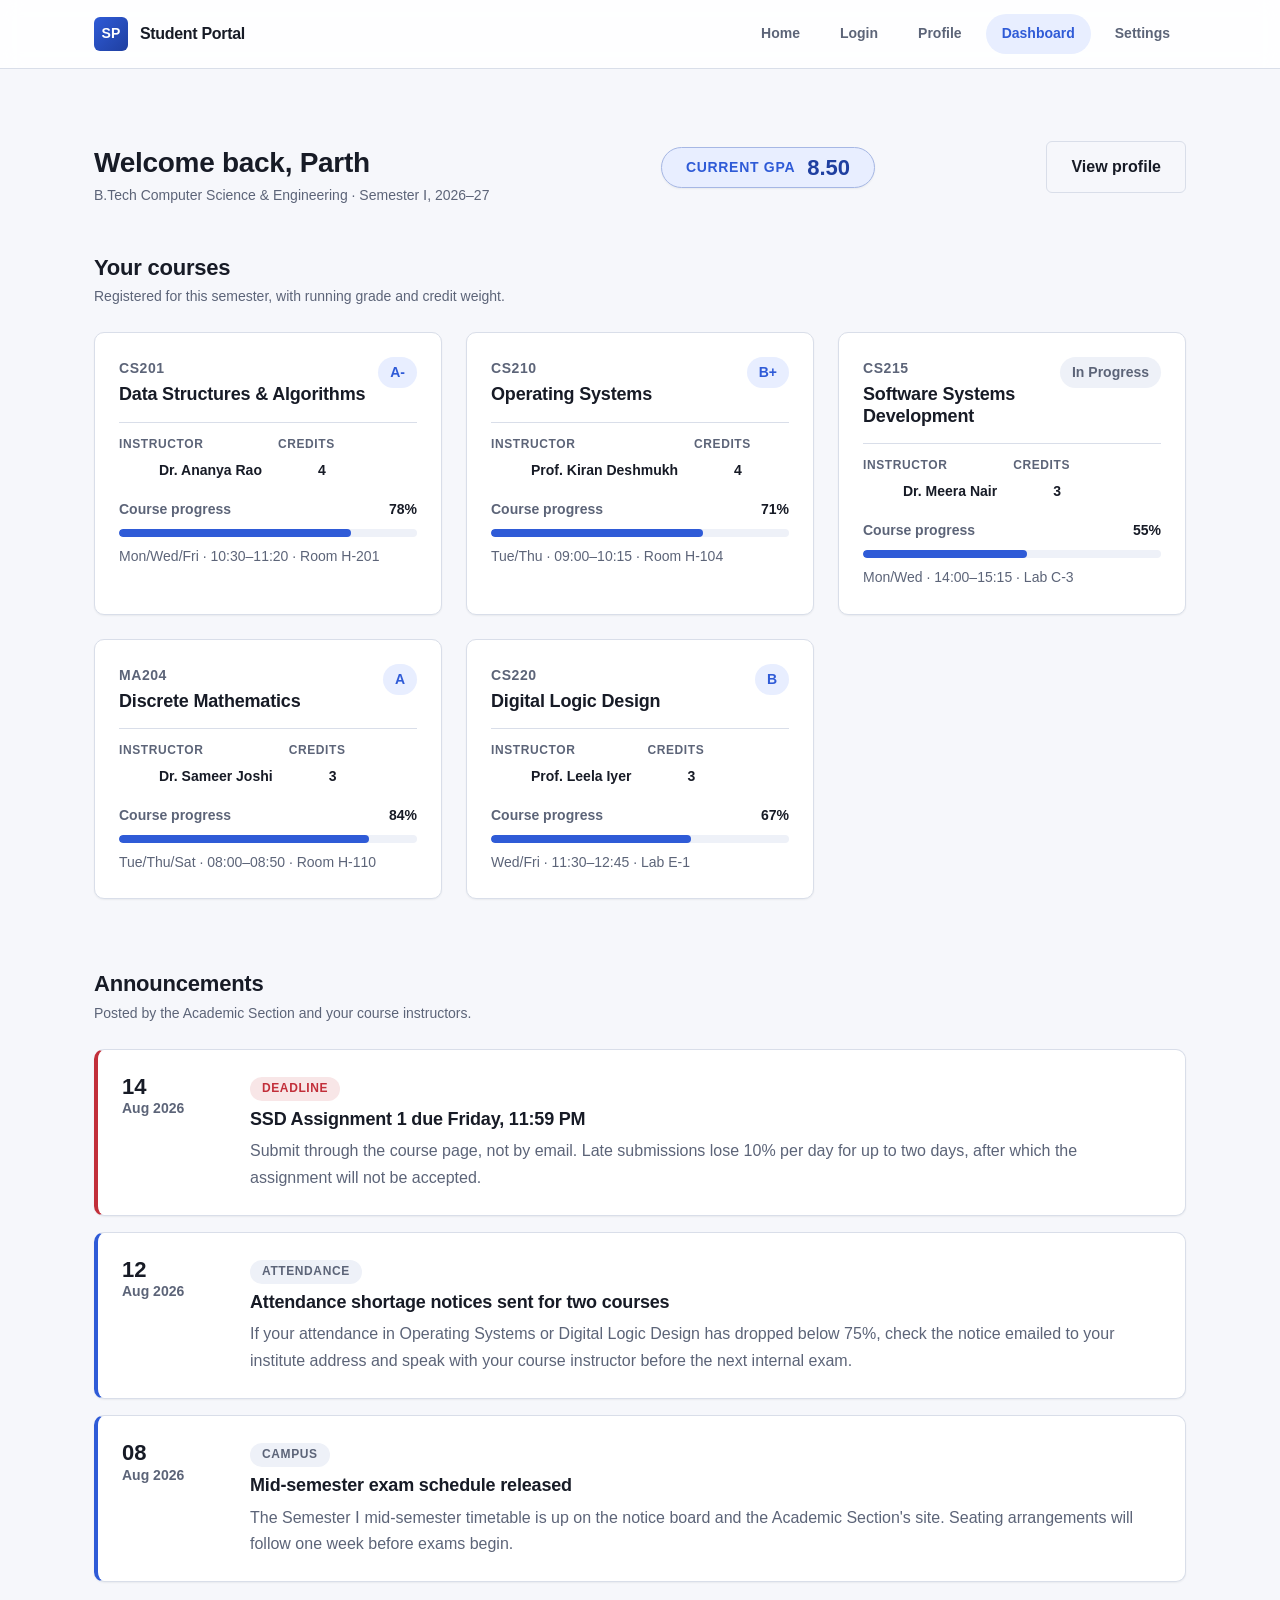
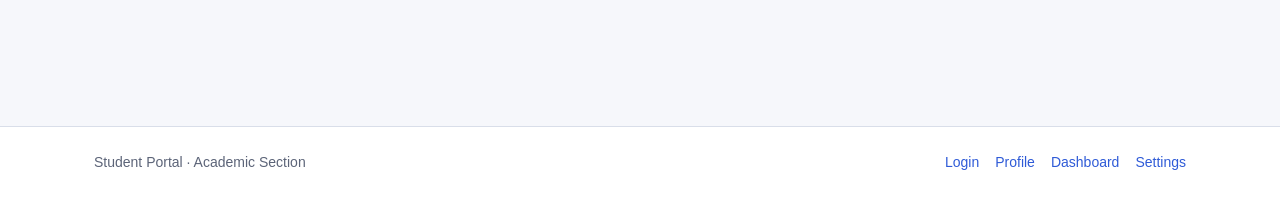
==== commit fb293903: "Style dashboard grid, progress bars, and announcements section" ====
--- a/dashboard.html
+++ b/dashboard.html
@@ -474,4 +474,4 @@
   <script src="scripts/app.js"></script>
   <script src="scripts/dashboard.js"></script>
 </body>
-</html>+</html> 
--- a/styles/main.css
+++ b/styles/main.css
@@ -10,6 +10,8 @@
    8. Footer
    9. Forms & auth
   10. Responsive
+  11. Profile page
+  12. Dashboard page
    ========================================================================== */
 
 /* 1. Design tokens ------------------------------------------------------- */
@@ -787,6 +789,7 @@
     gap: var(--space-3);
   }
 }
+
 /* 11. Profile page --------------------------------------------------------
    Complements the inline <style> block on profile.html: general polish for
    the avatar, the view/edit field states profile.js switches between, and
@@ -917,4 +920,348 @@
 #profile-cancel-btn:hover {
   border-color: var(--color-danger);
   color: var(--color-danger);
+}
+
+/* 12. Dashboard page -------------------------------------------------------
+   Centralizes the styling that dashboard.html currently duplicates in its
+   own inline <style> block, plus the pieces dashboard.js expects that
+   weren't styled anywhere yet: progress bars and the GPA badge. Rules here
+   share selectors with that inline block; the cascade order means the
+   page's own <style> (which loads after this file) still wins wherever
+   both define a rule, so this is safe to include without any visual
+   change until that inline block is trimmed down. */
+
+.dashboard {
+  padding-block: var(--space-8);
+}
+
+.dashboard-welcome {
+  display: flex;
+  flex-wrap: wrap;
+  align-items: center;
+  justify-content: space-between;
+  gap: var(--space-4);
+  margin-bottom: var(--space-7);
+}
+
+.dashboard-welcome-title {
+  margin-bottom: var(--space-1);
+  font-size: var(--fs-2xl);
+}
+
+.dashboard-welcome-meta {
+  margin: 0;
+  color: var(--color-text-muted);
+  font-size: var(--fs-sm);
+}
+
+.dashboard-section {
+  margin-bottom: var(--space-8);
+}
+
+.dashboard-section-head {
+  display: flex;
+  flex-wrap: wrap;
+  align-items: baseline;
+  justify-content: space-between;
+  gap: var(--space-3);
+  margin-bottom: var(--space-5);
+}
+
+.dashboard-section-title {
+  font-size: var(--fs-xl);
+  margin-bottom: var(--space-1);
+}
+
+.dashboard-section-lede {
+  margin: 0;
+  color: var(--color-text-muted);
+  font-size: var(--fs-sm);
+}
+
+/* --- GPA badge ---
+   Populated by dashboard.js into #dashboard-gpa: a label span and a
+   number span, laid out as a single pill between the welcome text and the
+   "View profile" link. */
+.dashboard-gpa {
+  display: inline-flex;
+  align-items: center;
+  gap: var(--space-3);
+  padding: var(--space-2) var(--space-5);
+  background: var(--color-primary-light);
+  border: 1px solid color-mix(in srgb, var(--color-primary) 30%, var(--color-border));
+  border-radius: 999px;
+  box-shadow: var(--shadow-sm);
+}
+
+.dashboard-gpa:empty {
+  display: none;
+}
+
+.dashboard-gpa-label {
+  font-size: var(--fs-sm);
+  font-weight: 700;
+  color: var(--color-primary);
+  text-transform: uppercase;
+  letter-spacing: 0.05em;
+}
+
+.dashboard-gpa-value {
+  font-size: var(--fs-xl);
+  font-weight: 700;
+  color: var(--color-primary-dark);
+  line-height: 1;
+}
+
+/* --- Course grid & cards --- */
+
+.course-grid {
+  display: grid;
+  grid-template-columns: repeat(auto-fit, minmax(260px, 1fr));
+  gap: var(--space-5);
+}
+
+.course-card {
+  display: flex;
+  flex-direction: column;
+  gap: var(--space-4);
+  padding: var(--space-5);
+  background: var(--color-surface);
+  border: 1px solid var(--color-border);
+  border-radius: var(--radius-md);
+  box-shadow: var(--shadow-sm);
+  transition: transform var(--transition), box-shadow var(--transition),
+              border-color var(--transition);
+}
+
+.course-card:hover {
+  transform: translateY(-3px);
+  border-color: color-mix(in srgb, var(--color-primary) 45%, var(--color-border));
+  box-shadow: var(--shadow-md);
+}
+
+.course-card-head {
+  display: flex;
+  align-items: flex-start;
+  justify-content: space-between;
+  gap: var(--space-3);
+}
+
+.course-code {
+  display: block;
+  margin-bottom: var(--space-1);
+  color: var(--color-text-muted);
+  font-size: var(--fs-sm);
+  font-weight: 700;
+  letter-spacing: 0.04em;
+  text-transform: uppercase;
+}
+
+.course-title {
+  margin: 0;
+  font-size: var(--fs-lg);
+}
+
+.course-grade {
+  flex-shrink: 0;
+  display: inline-block;
+  padding: var(--space-1) var(--space-3);
+  border-radius: 999px;
+  background: var(--color-primary-light);
+  color: var(--color-primary);
+  font-size: var(--fs-sm);
+  font-weight: 700;
+  white-space: nowrap;
+}
+
+.course-grade.is-pending {
+  background: var(--color-surface-alt);
+  color: var(--color-text-muted);
+}
+
+.course-meta {
+  display: flex;
+  flex-wrap: wrap;
+  gap: var(--space-4);
+  margin: 0;
+  padding-top: var(--space-3);
+  border-top: 1px solid var(--color-border);
+  font-size: var(--fs-sm);
+  color: var(--color-text-muted);
+}
+
+.course-meta-item {
+  display: flex;
+  flex-direction: column;
+  gap: var(--space-1);
+}
+
+.course-meta-label {
+  font-size: 0.75rem;
+  font-weight: 700;
+  text-transform: uppercase;
+  letter-spacing: 0.05em;
+}
+
+.course-meta-value {
+  color: var(--color-text);
+  font-weight: 600;
+}
+
+/* --- Progress bar ---
+   Built by dashboard.js: .course-progress wraps a label row and the bar
+   itself (.course-progress-track > .course-progress-fill, with the fill's
+   width set inline as a percentage). Color is driven by a level modifier
+   class — is-low / is-medium / is-high — so the bar reads as a status
+   indicator, not just a loading meter. Add whichever class matches each
+   course's progress band alongside .course-progress-fill (e.g. below 40%
+   → is-low, 40–75% → is-medium, above 75% → is-high) to get the coded
+   colors below; without one it falls back to the brand color. */
+
+.course-progress {
+  display: flex;
+  flex-direction: column;
+  gap: var(--space-2);
+}
+
+.course-progress-head {
+  display: flex;
+  align-items: baseline;
+  justify-content: space-between;
+  font-size: var(--fs-sm);
+}
+
+.course-progress-label {
+  color: var(--color-text-muted);
+  font-weight: 600;
+}
+
+.course-progress-value {
+  font-weight: 700;
+}
+
+.course-progress-track {
+  position: relative;
+  width: 100%;
+  height: 8px;
+  overflow: hidden;
+  background: var(--color-surface-alt);
+  border-radius: 999px;
+}
+
+.course-progress-fill {
+  height: 100%;
+  border-radius: inherit;
+  background: var(--color-primary);
+  transition: width 420ms ease, background-color var(--transition);
+}
+
+.course-progress-fill.is-low {
+  background: var(--color-danger);
+}
+
+.course-progress-fill.is-medium {
+  background: var(--color-warning);
+}
+
+.course-progress-fill.is-high {
+  background: var(--color-success);
+}
+
+.course-schedule {
+  margin: 0;
+  font-size: var(--fs-sm);
+  color: var(--color-text-muted);
+}
+
+/* --- Announcements --- */
+
+.announcement-list {
+  display: flex;
+  flex-direction: column;
+  gap: var(--space-4);
+}
+
+.announcement-item {
+  display: grid;
+  grid-template-columns: 6.5rem 1fr;
+  gap: var(--space-5);
+  padding: var(--space-5);
+  background: var(--color-surface);
+  border: 1px solid var(--color-border);
+  border-left: 4px solid var(--color-primary);
+  border-radius: var(--radius-md);
+  box-shadow: var(--shadow-sm);
+  transition: transform var(--transition), box-shadow var(--transition);
+}
+
+.announcement-item:hover {
+  transform: translateY(-2px);
+  box-shadow: var(--shadow-md);
+}
+
+.announcement-item.is-urgent {
+  border-left-color: var(--color-danger);
+}
+
+.announcement-date {
+  display: flex;
+  flex-direction: column;
+  color: var(--color-text-muted);
+  font-size: var(--fs-sm);
+  font-weight: 600;
+  line-height: var(--lh-tight);
+}
+
+.announcement-date-day {
+  font-size: var(--fs-xl);
+  font-weight: 700;
+  color: var(--color-text);
+}
+
+.announcement-title {
+  margin: 0 0 var(--space-2);
+  font-size: var(--fs-lg);
+}
+
+.announcement-tag {
+  display: inline-block;
+  margin-bottom: var(--space-2);
+  padding: 2px var(--space-3);
+  border-radius: 999px;
+  background: var(--color-surface-alt);
+  color: var(--color-text-muted);
+  font-size: 0.75rem;
+  font-weight: 700;
+  text-transform: uppercase;
+  letter-spacing: 0.05em;
+}
+
+.announcement-item.is-urgent .announcement-tag {
+  background: color-mix(in srgb, var(--color-danger) 12%, var(--color-surface));
+  color: var(--color-danger);
+}
+
+.announcement-text {
+  margin: 0;
+  color: var(--color-text-muted);
+}
+
+@media (max-width: 720px) {
+  .dashboard-welcome {
+    align-items: flex-start;
+  }
+}
+
+@media (max-width: 560px) {
+  .announcement-item {
+    grid-template-columns: 1fr;
+    gap: var(--space-2);
+  }
+
+  .announcement-date {
+    flex-direction: row;
+    align-items: baseline;
+    gap: var(--space-2);
+  }
 }
